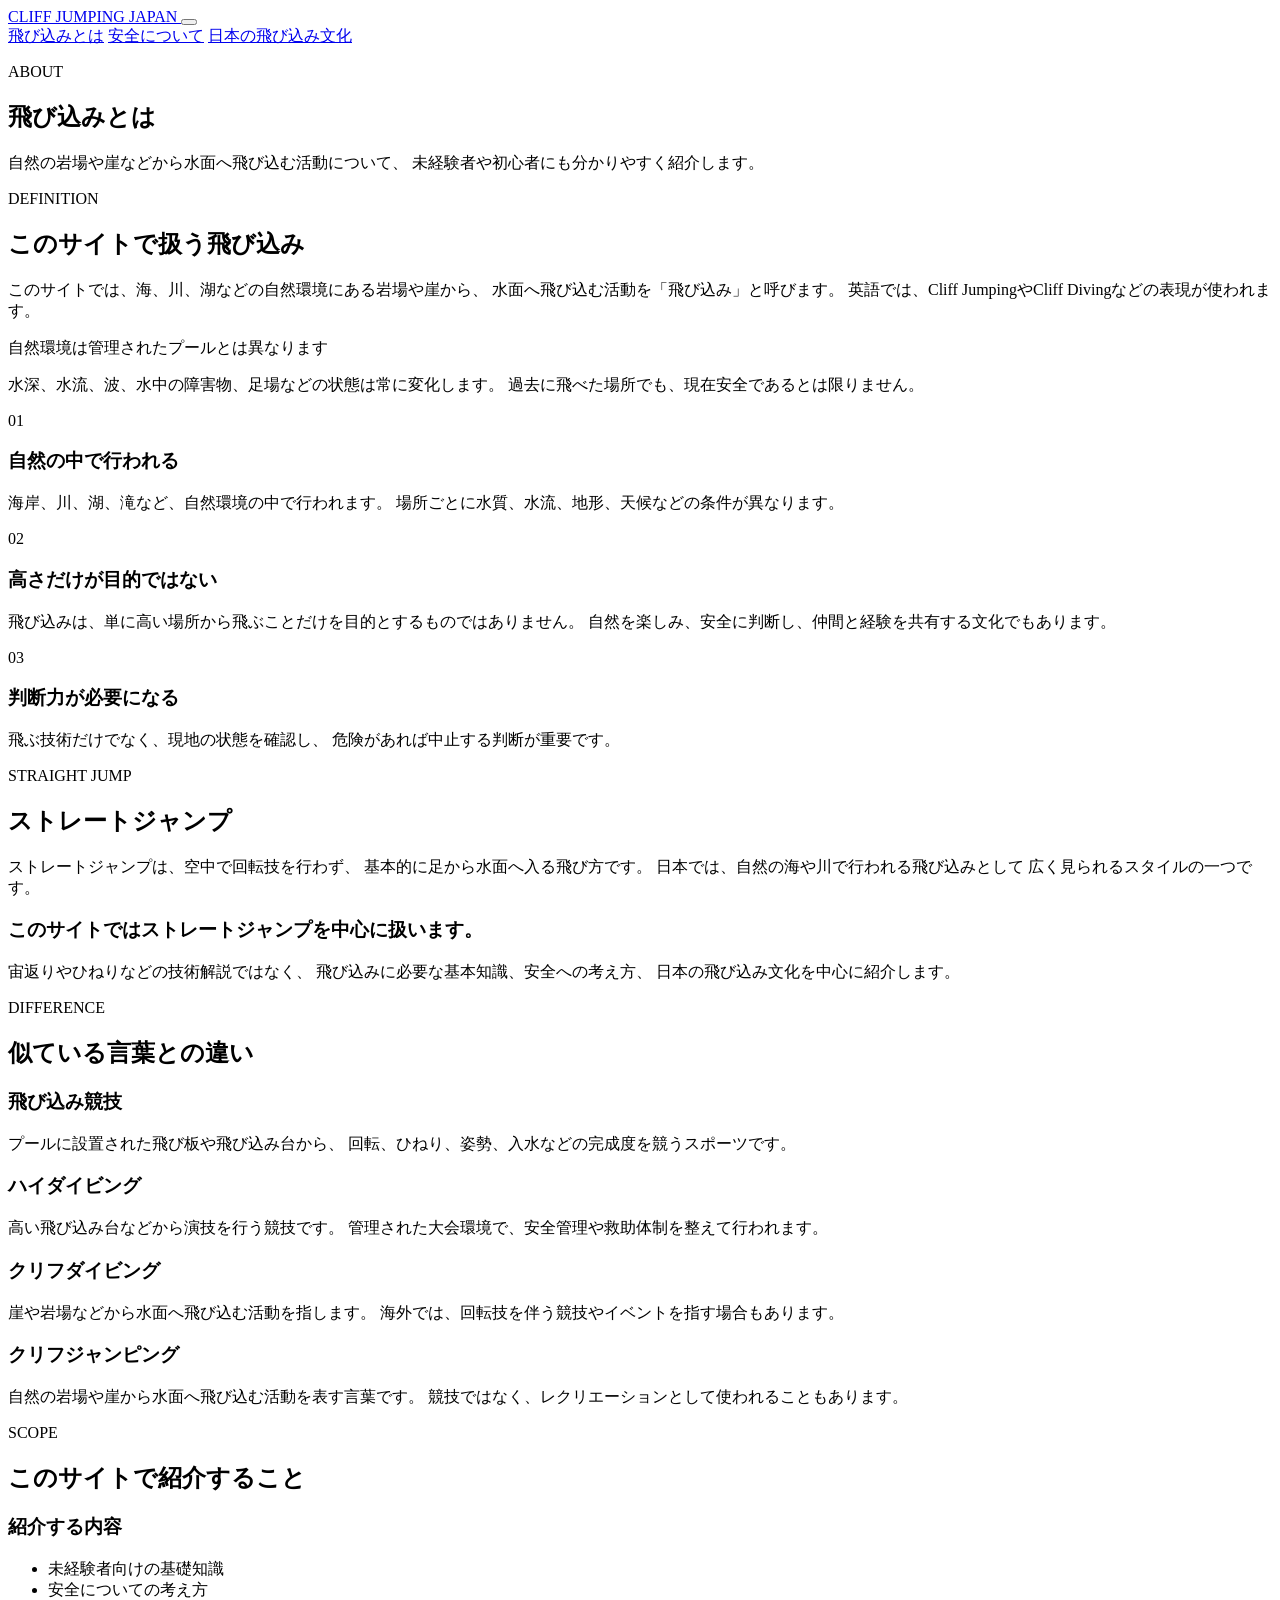
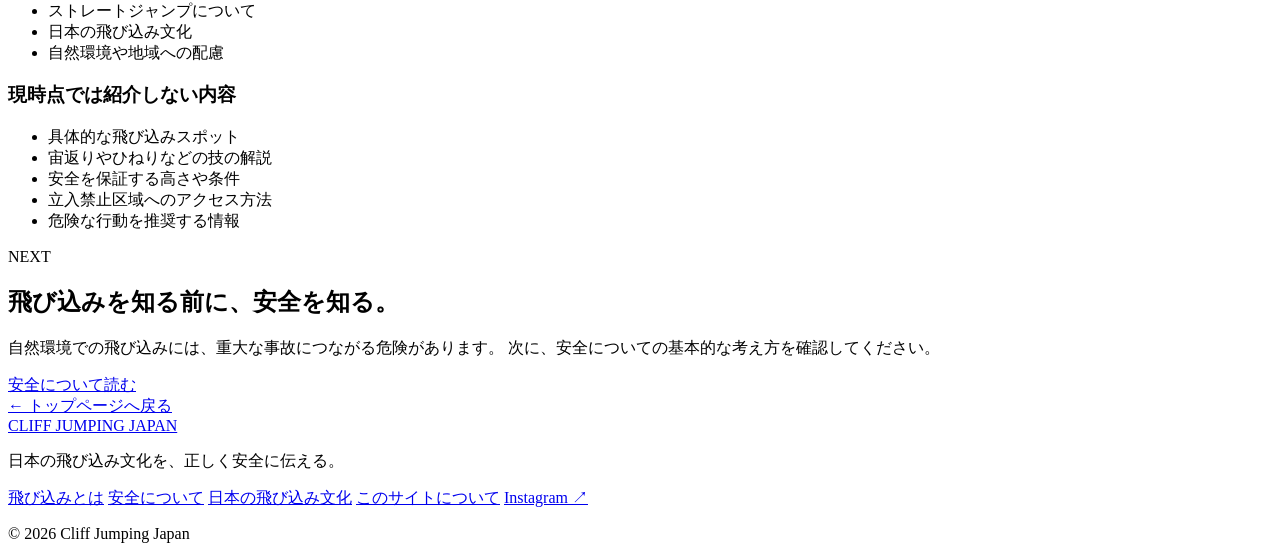
==== about.html @ ce13d309 "Add initial website files Commit directly to the main branch" ====
<!DOCTYPE html>
<html lang="ja">
<head>
  <meta charset="UTF-8">

  <meta
    name="viewport"
    content="width=device-width, initial-scale=1.0"
  >

  <meta
    name="description"
    content="自然の岩場や崖などから水面へ飛び込む活動と、日本のストレートジャンプ文化について紹介します。"
  >

  <title>飛び込みとは | Cliff Jumping Japan</title>

  <link rel="stylesheet" href="css/style.css">
</head>

<body>

  <header class="site-header">
    <div class="header-inner">

      <a href="index.html" class="site-logo">
        CLIFF JUMPING JAPAN
      </a>

    <button
      class="menu-button"
      type="button"
      aria-label="メニューを開く"
      aria-expanded="false"
      aria-controls="site-navigation"
      >
      <span></span>
      <span></span>
      <span></span>
    </button>

    <nav id="site-navigation" class="site-nav">
        <a href="about.html" class="nav-current">飛び込みとは</a>
        <a href="safety.html">安全について</a>
        <a href="culture.html">日本の飛び込み文化</a>
    </nav>

    </div>
  </header>

  <main>

    <section class="subpage-hero about-hero">
      <div class="subpage-hero-overlay"></div>

      <div class="subpage-hero-content">
        <p class="subpage-label">ABOUT</p>

        <h1>飛び込みとは</h1>

        <p>
          自然の岩場や崖などから水面へ飛び込む活動について、
          未経験者や初心者にも分かりやすく紹介します。
        </p>
      </div>
    </section>

    <section class="article-section">
      <div class="article-inner">

        <div class="article-heading">
          <p class="section-label">DEFINITION</p>
          <h2>このサイトで扱う飛び込み</h2>
        </div>

        <p class="article-text">
          このサイトでは、海、川、湖などの自然環境にある岩場や崖から、
          水面へ飛び込む活動を「飛び込み」と呼びます。
          英語では、Cliff JumpingやCliff Divingなどの表現が使われます。
        </p>

        <div class="important-notice">
          <p class="notice-title">自然環境は管理されたプールとは異なります</p>

          <p>
            水深、水流、波、水中の障害物、足場などの状態は常に変化します。
            過去に飛べた場所でも、現在安全であるとは限りません。
          </p>
        </div>

        <div class="about-grid">

          <article class="about-card">
            <p class="card-number">01</p>
            <h3>自然の中で行われる</h3>

            <p>
              海岸、川、湖、滝など、自然環境の中で行われます。
              場所ごとに水質、水流、地形、天候などの条件が異なります。
            </p>
          </article>

          <article class="about-card">
            <p class="card-number">02</p>
            <h3>高さだけが目的ではない</h3>

            <p>
              飛び込みは、単に高い場所から飛ぶことだけを目的とするものではありません。
              自然を楽しみ、安全に判断し、仲間と経験を共有する文化でもあります。
            </p>
          </article>

          <article class="about-card">
            <p class="card-number">03</p>
            <h3>判断力が必要になる</h3>

            <p>
              飛ぶ技術だけでなく、現地の状態を確認し、
              危険があれば中止する判断が重要です。
            </p>
          </article>

        </div>

      </div>
    </section>

    <section class="article-section article-dark">
      <div class="article-inner">

        <div class="article-heading">
          <p class="section-label">STRAIGHT JUMP</p>
          <h2>ストレートジャンプ</h2>
        </div>

        <p class="article-text">
          ストレートジャンプは、空中で回転技を行わず、
          基本的に足から水面へ入る飛び方です。
          日本では、自然の海や川で行われる飛び込みとして
          広く見られるスタイルの一つです。
        </p>

        <div class="straight-message">
          <h3>このサイトではストレートジャンプを中心に扱います。</h3>

          <p>
            宙返りやひねりなどの技術解説ではなく、
            飛び込みに必要な基本知識、安全への考え方、
            日本の飛び込み文化を中心に紹介します。
          </p>
        </div>

      </div>
    </section>

    <section class="article-section">
      <div class="article-inner">

        <div class="article-heading">
          <p class="section-label">DIFFERENCE</p>
          <h2>似ている言葉との違い</h2>
        </div>

        <div class="term-list">

          <article class="term-box">
            <h3>飛び込み競技</h3>

            <p>
              プールに設置された飛び板や飛び込み台から、
              回転、ひねり、姿勢、入水などの完成度を競うスポーツです。
            </p>
          </article>

          <article class="term-box">
            <h3>ハイダイビング</h3>

            <p>
              高い飛び込み台などから演技を行う競技です。
              管理された大会環境で、安全管理や救助体制を整えて行われます。
            </p>
          </article>

          <article class="term-box">
            <h3>クリフダイビング</h3>

            <p>
              崖や岩場などから水面へ飛び込む活動を指します。
              海外では、回転技を伴う競技やイベントを指す場合もあります。
            </p>
          </article>

          <article class="term-box">
            <h3>クリフジャンピング</h3>

            <p>
              自然の岩場や崖から水面へ飛び込む活動を表す言葉です。
              競技ではなく、レクリエーションとして使われることもあります。
            </p>
          </article>

        </div>

      </div>
    </section>

    <section class="article-section scope-section">
      <div class="article-inner">

        <div class="article-heading">
          <p class="section-label">SCOPE</p>
          <h2>このサイトで紹介すること</h2>
        </div>

        <div class="scope-grid">

          <div class="scope-column">
            <h3>紹介する内容</h3>

            <ul class="scope-list">
              <li>未経験者向けの基礎知識</li>
              <li>安全についての考え方</li>
              <li>ストレートジャンプについて</li>
              <li>日本の飛び込み文化</li>
              <li>自然環境や地域への配慮</li>
            </ul>
          </div>

          <div class="scope-column">
            <h3>現時点では紹介しない内容</h3>

            <ul class="scope-list">
              <li>具体的な飛び込みスポット</li>
              <li>宙返りやひねりなどの技の解説</li>
              <li>安全を保証する高さや条件</li>
              <li>立入禁止区域へのアクセス方法</li>
              <li>危険な行動を推奨する情報</li>
            </ul>
          </div>

        </div>

        <div class="next-page-box">
          <p class="section-label">NEXT</p>

          <h2>飛び込みを知る前に、安全を知る。</h2>

          <p>
            自然環境での飛び込みには、重大な事故につながる危険があります。
            次に、安全についての基本的な考え方を確認してください。
          </p>

          <a href="safety.html" class="hero-button">
            安全について読む
          </a>
        </div>

        <div class="back-link-area">
          <a href="index.html" class="back-link">
            ← トップページへ戻る
          </a>
        </div>

      </div>
    </section>

  </main>

  <footer class="site-footer">
  <div class="footer-inner">

    <div class="footer-brand">
      <a href="index.html" class="footer-logo">
        CLIFF JUMPING JAPAN
      </a>

      <p>
        日本の飛び込み文化を、正しく安全に伝える。
      </p>
    </div>

    <div class="footer-links">
      <a href="about.html">飛び込みとは</a>
      <a href="safety.html">安全について</a>
      <a href="culture.html">日本の飛び込み文化</a>
      <a href="index.html#site-info">このサイトについて</a>

      <a
        href="https://www.instagram.com/middle.door/"
        target="_blank"
        rel="noopener noreferrer"
      >
        Instagram ↗
      </a>
    </div>

  </div>

  <div class="footer-bottom">
    <p>© 2026 Cliff Jumping Japan</p>
  </div>
</footer>
  <script src="js/script.js"></script>
</body>
</html>
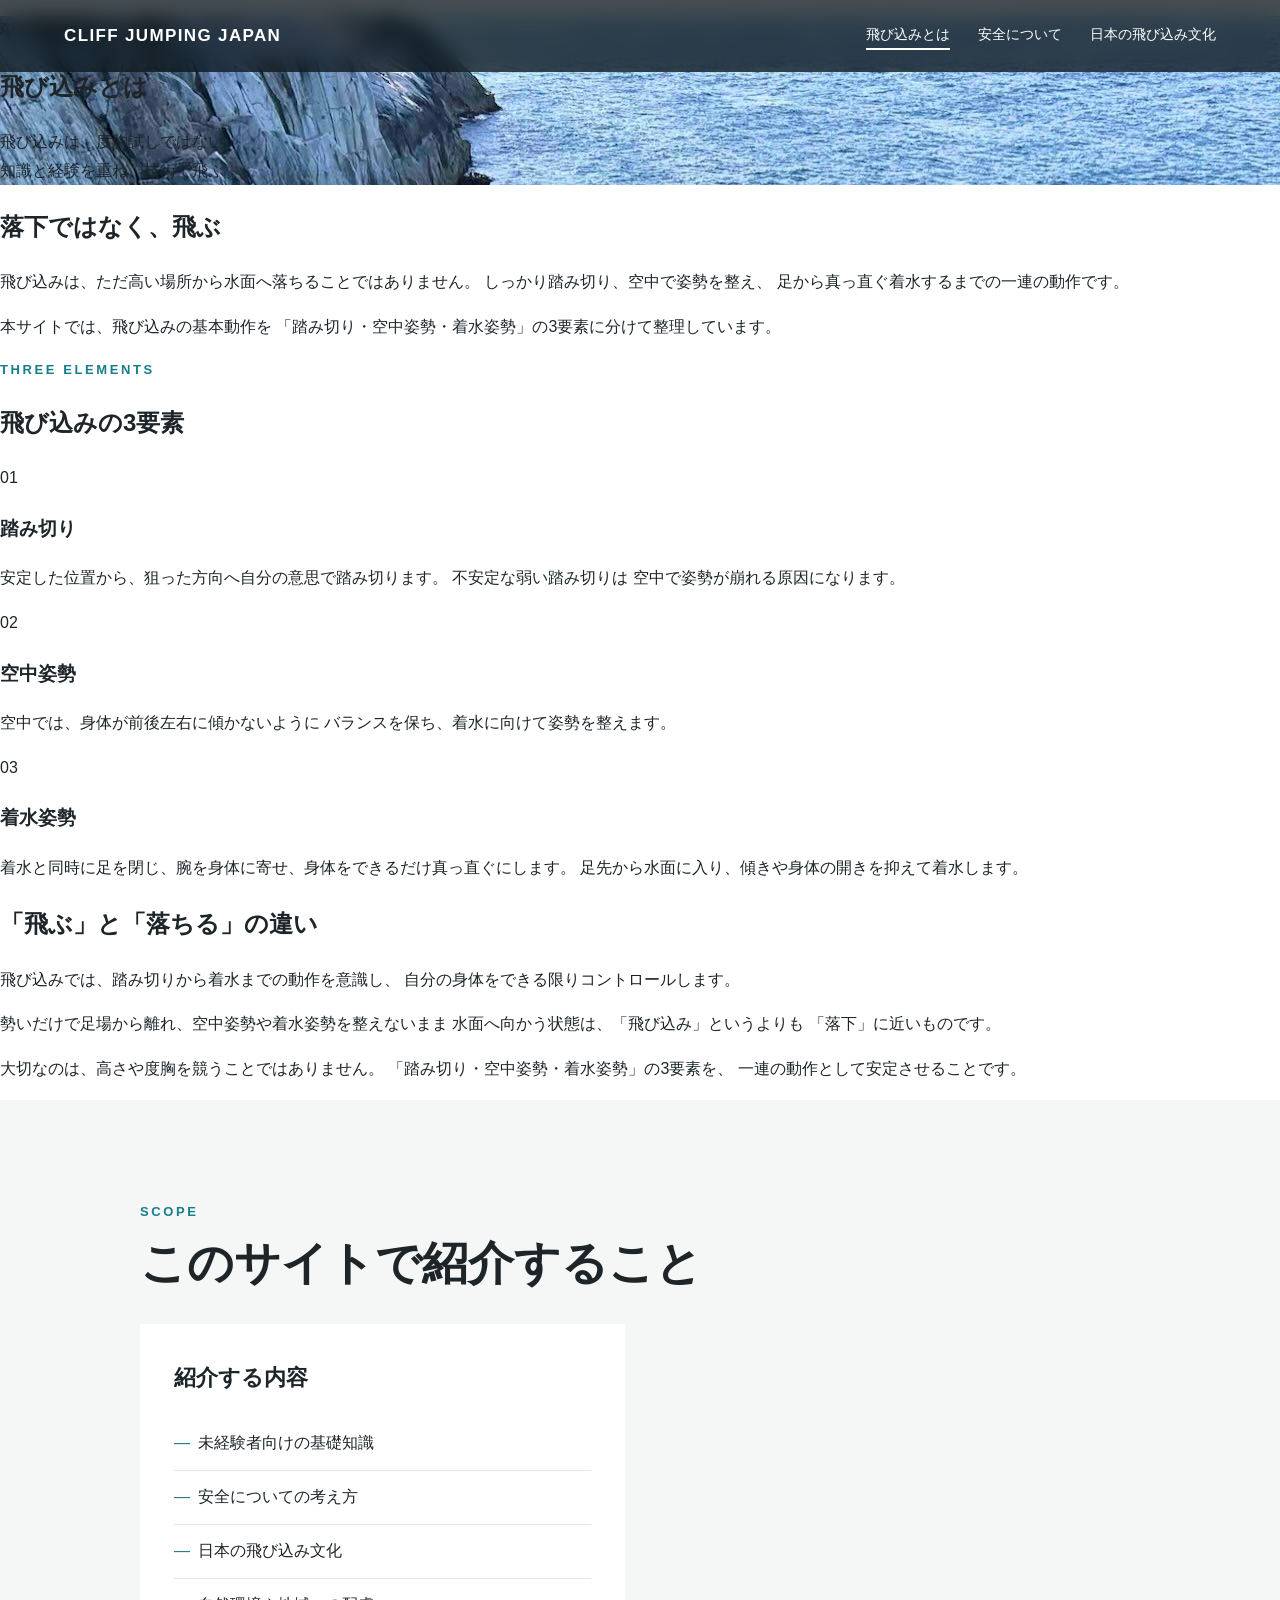
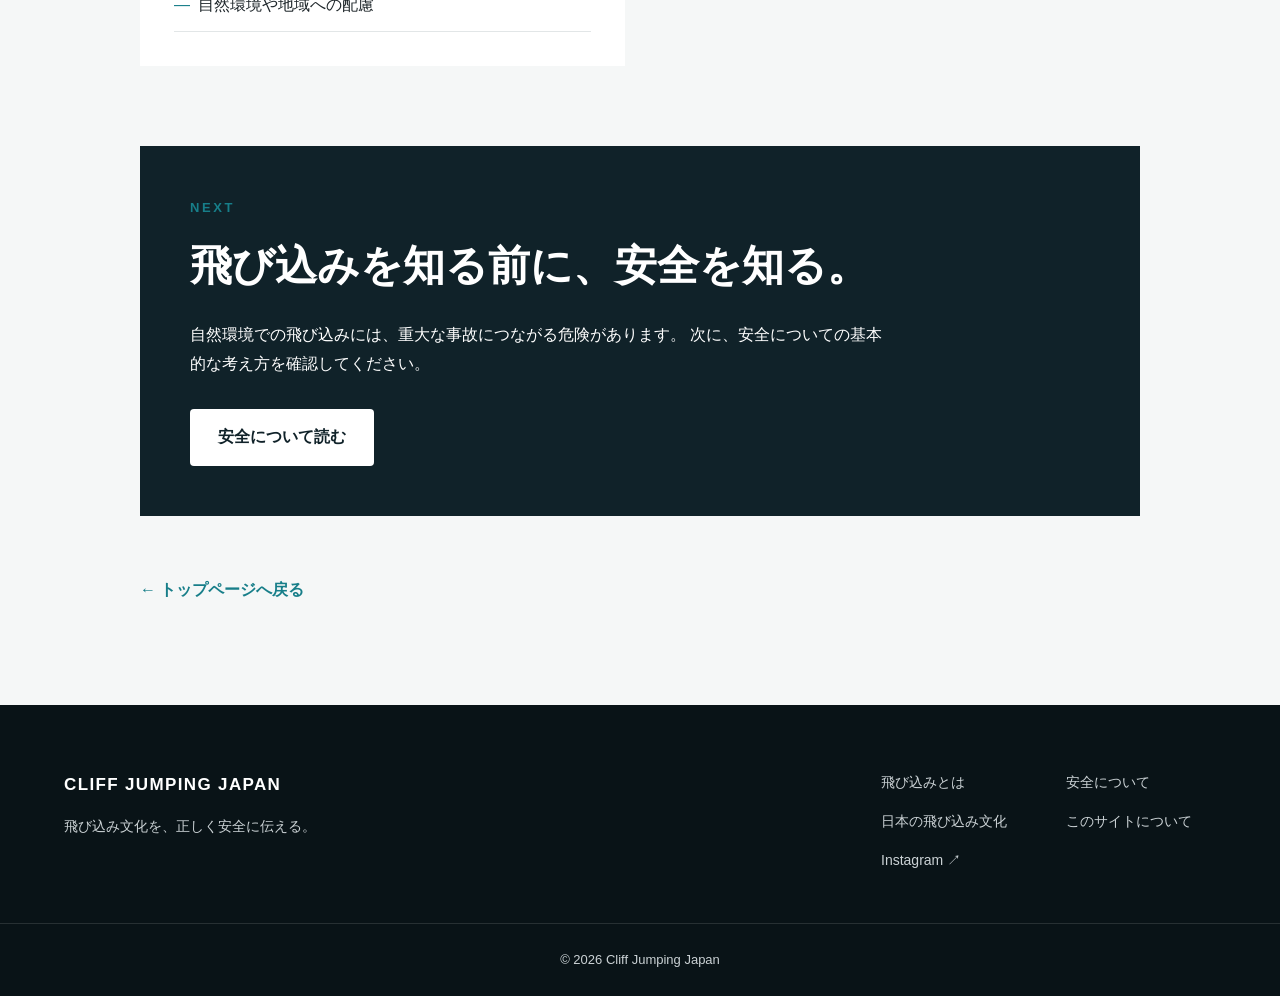
==== commit 184bd685: "Add files via upload 飛び込みについての情報更新" ====
--- a/about.html
+++ b/about.html
@@ -10,7 +10,7 @@
 
   <meta
     name="description"
-    content="自然の岩場や崖などから水面へ飛び込む活動と、日本のストレートジャンプ文化について紹介します。"
+    content="飛び込みを構成する踏み切り・空中姿勢・着水姿勢の3要素と、落下ではなく自分の身体をコントロールして飛ぶための基本的な考え方を紹介します。"
   >
 
   <title>飛び込みとは | Cliff Jumping Japan</title>
@@ -18,8 +18,7 @@
   <link rel="stylesheet" href="css/style.css">
 </head>
 
-<body>
-
+<body class="about-page">
   <header class="site-header">
     <div class="header-inner">
 
@@ -32,8 +31,7 @@
       type="button"
       aria-label="メニューを開く"
       aria-expanded="false"
-      aria-controls="site-navigation"
-      >
+      aria-controls="site-navigation">
       <span></span>
       <span></span>
       <span></span>
@@ -50,161 +48,99 @@
 
   <main>
 
-    <section class="subpage-hero about-hero">
-      <div class="subpage-hero-overlay"></div>
-
-      <div class="subpage-hero-content">
-        <p class="subpage-label">ABOUT</p>
-
-        <h1>飛び込みとは</h1>
-
-        <p>
-          自然の岩場や崖などから水面へ飛び込む活動について、
-          未経験者や初心者にも分かりやすく紹介します。
-        </p>
+    <section class="about-hero">
+    <div class="about-hero__content">
+      <p class="about-hero__label">ABOUT CLIFF JUMPING</p>
+
+      <h1>飛び込みとは</h1>
+
+      <p class="about-hero__message">
+        飛び込みは、度胸試しではない。<br>
+        知識と経験を重ね、技術で飛ぶ。
+      </p>
+    </div>
+  </section>
+
+  <section class="section">
+    <div class="container">
+      <h2>落下ではなく、飛ぶ</h2>
+
+      <p>
+        飛び込みは、ただ高い場所から水面へ落ちることではありません。
+        しっかり踏み切り、空中で姿勢を整え、
+        足から真っ直ぐ着水するまでの一連の動作です。
+      </p>
+
+      <p>
+        本サイトでは、飛び込みの基本動作を
+        「踏み切り・空中姿勢・着水姿勢」の3要素に分けて整理しています。
+      </p>
+    </div>
+  </section>
+
+  <section class="section section--gray">
+    <div class="container">
+      <div class="section-heading">
+        <p class="section-label">THREE ELEMENTS</p>
+        <h2>飛び込みの3要素</h2>
       </div>
-    </section>
-
-    <section class="article-section">
-      <div class="article-inner">
-
-        <div class="article-heading">
-          <p class="section-label">DEFINITION</p>
-          <h2>このサイトで扱う飛び込み</h2>
-        </div>
-
-        <p class="article-text">
-          このサイトでは、海、川、湖などの自然環境にある岩場や崖から、
-          水面へ飛び込む活動を「飛び込み」と呼びます。
-          英語では、Cliff JumpingやCliff Divingなどの表現が使われます。
-        </p>
-
-        <div class="important-notice">
-          <p class="notice-title">自然環境は管理されたプールとは異なります</p>
-
-          <p>
-            水深、水流、波、水中の障害物、足場などの状態は常に変化します。
-            過去に飛べた場所でも、現在安全であるとは限りません。
-          </p>
-        </div>
-
-        <div class="about-grid">
-
-          <article class="about-card">
-            <p class="card-number">01</p>
-            <h3>自然の中で行われる</h3>
-
-            <p>
-              海岸、川、湖、滝など、自然環境の中で行われます。
-              場所ごとに水質、水流、地形、天候などの条件が異なります。
-            </p>
-          </article>
-
-          <article class="about-card">
-            <p class="card-number">02</p>
-            <h3>高さだけが目的ではない</h3>
-
-            <p>
-              飛び込みは、単に高い場所から飛ぶことだけを目的とするものではありません。
-              自然を楽しみ、安全に判断し、仲間と経験を共有する文化でもあります。
-            </p>
-          </article>
-
-          <article class="about-card">
-            <p class="card-number">03</p>
-            <h3>判断力が必要になる</h3>
-
-            <p>
-              飛ぶ技術だけでなく、現地の状態を確認し、
-              危険があれば中止する判断が重要です。
-            </p>
-          </article>
-
-        </div>
-
+
+      <div class="three-elements">
+        <article class="element-card">
+          <p class="element-number">01</p>
+          <h3>踏み切り</h3>
+          <p>
+            安定した位置から、狙った方向へ自分の意思で踏み切ります。
+            不安定な弱い踏み切りは
+            空中で姿勢が崩れる原因になります。
+          </p>
+        </article>
+
+        <article class="element-card">
+          <p class="element-number">02</p>
+          <h3>空中姿勢</h3>
+          <p>
+            空中では、身体が前後左右に傾かないように
+            バランスを保ち、着水に向けて姿勢を整えます。
+          </p>
+        </article>
+
+        <article class="element-card">
+          <p class="element-number">03</p>
+          <h3>着水姿勢</h3>
+          <p>
+            着水と同時に足を閉じ、腕を身体に寄せ、身体をできるだけ真っ直ぐにします。
+            足先から水面に入り、傾きや身体の開きを抑えて着水します。
+          </p>
+        </article>
       </div>
-    </section>
-
-    <section class="article-section article-dark">
-      <div class="article-inner">
-
-        <div class="article-heading">
-          <p class="section-label">STRAIGHT JUMP</p>
-          <h2>ストレートジャンプ</h2>
-        </div>
-
-        <p class="article-text">
-          ストレートジャンプは、空中で回転技を行わず、
-          基本的に足から水面へ入る飛び方です。
-          日本では、自然の海や川で行われる飛び込みとして
-          広く見られるスタイルの一つです。
-        </p>
-
-        <div class="straight-message">
-          <h3>このサイトではストレートジャンプを中心に扱います。</h3>
-
-          <p>
-            宙返りやひねりなどの技術解説ではなく、
-            飛び込みに必要な基本知識、安全への考え方、
-            日本の飛び込み文化を中心に紹介します。
-          </p>
-        </div>
-
-      </div>
-    </section>
-
-    <section class="article-section">
-      <div class="article-inner">
-
-        <div class="article-heading">
-          <p class="section-label">DIFFERENCE</p>
-          <h2>似ている言葉との違い</h2>
-        </div>
-
-        <div class="term-list">
-
-          <article class="term-box">
-            <h3>飛び込み競技</h3>
-
-            <p>
-              プールに設置された飛び板や飛び込み台から、
-              回転、ひねり、姿勢、入水などの完成度を競うスポーツです。
-            </p>
-          </article>
-
-          <article class="term-box">
-            <h3>ハイダイビング</h3>
-
-            <p>
-              高い飛び込み台などから演技を行う競技です。
-              管理された大会環境で、安全管理や救助体制を整えて行われます。
-            </p>
-          </article>
-
-          <article class="term-box">
-            <h3>クリフダイビング</h3>
-
-            <p>
-              崖や岩場などから水面へ飛び込む活動を指します。
-              海外では、回転技を伴う競技やイベントを指す場合もあります。
-            </p>
-          </article>
-
-          <article class="term-box">
-            <h3>クリフジャンピング</h3>
-
-            <p>
-              自然の岩場や崖から水面へ飛び込む活動を表す言葉です。
-              競技ではなく、レクリエーションとして使われることもあります。
-            </p>
-          </article>
-
-        </div>
-
-      </div>
-    </section>
-
-    <section class="article-section scope-section">
+    </div>
+  </section>
+  
+  <section class="section difference-section">
+  <div class="container">
+    <h2>「飛ぶ」と「落ちる」の違い</h2>
+
+      <p>
+        飛び込みでは、踏み切りから着水までの動作を意識し、
+        自分の身体をできる限りコントロールします。
+      </p>
+
+      <p>
+        勢いだけで足場から離れ、空中姿勢や着水姿勢を整えないまま
+        水面へ向かう状態は、「飛び込み」というよりも
+        「落下」に近いものです。
+      </p>
+
+      <p>
+        大切なのは、高さや度胸を競うことではありません。
+        「踏み切り・空中姿勢・着水姿勢」の3要素を、
+        一連の動作として安定させることです。
+      </p>
+    </div>
+  </section>
+
+  <section class="article-section scope-section">
       <div class="article-inner">
 
         <div class="article-heading">
@@ -220,24 +156,11 @@
             <ul class="scope-list">
               <li>未経験者向けの基礎知識</li>
               <li>安全についての考え方</li>
-              <li>ストレートジャンプについて</li>
               <li>日本の飛び込み文化</li>
               <li>自然環境や地域への配慮</li>
             </ul>
           </div>
 
-          <div class="scope-column">
-            <h3>現時点では紹介しない内容</h3>
-
-            <ul class="scope-list">
-              <li>具体的な飛び込みスポット</li>
-              <li>宙返りやひねりなどの技の解説</li>
-              <li>安全を保証する高さや条件</li>
-              <li>立入禁止区域へのアクセス方法</li>
-              <li>危険な行動を推奨する情報</li>
-            </ul>
-          </div>
-
         </div>
 
         <div class="next-page-box">
@@ -264,9 +187,10 @@
       </div>
     </section>
 
-  </main>
-
-  <footer class="site-footer">
+</main>
+
+<footer class="site-footer">
+
   <div class="footer-inner">
 
     <div class="footer-brand">
@@ -275,15 +199,29 @@
       </a>
 
       <p>
-        日本の飛び込み文化を、正しく安全に伝える。
-      </p>
-    </div>
-
-    <div class="footer-links">
-      <a href="about.html">飛び込みとは</a>
-      <a href="safety.html">安全について</a>
-      <a href="culture.html">日本の飛び込み文化</a>
-      <a href="index.html#site-info">このサイトについて</a>
+        飛び込み文化を、正しく安全に伝える。
+      </p>
+    </div>
+
+    <nav
+      class="footer-links"
+      aria-label="フッターナビゲーション"
+    >
+      <a href="about.html">
+        飛び込みとは
+      </a>
+
+      <a href="safety.html">
+        安全について
+      </a>
+
+      <a href="culture.html">
+        日本の飛び込み文化
+      </a>
+
+      <a href="index.html#site-info">
+        このサイトについて
+      </a>
 
       <a
         href="https://www.instagram.com/middle.door/"
@@ -292,14 +230,15 @@
       >
         Instagram ↗
       </a>
-    </div>
+    </nav>
 
   </div>
 
   <div class="footer-bottom">
     <p>© 2026 Cliff Jumping Japan</p>
   </div>
+
 </footer>
-  <script src="js/script.js"></script>
+
 </body>
 </html>
--- a/css/style.css
+++ b/css/style.css
@@ -0,0 +1,988 @@
+/* 基本設定 */
+
+* {
+  box-sizing: border-box;
+}
+
+html {
+  scroll-behavior: smooth;
+}
+
+body {
+  margin: 0;
+  color: #1d2529;
+  background-color: #ffffff;
+  font-family:
+    -apple-system,
+    BlinkMacSystemFont,
+    "Helvetica Neue",
+    "Hiragino Kaku Gothic ProN",
+    "Yu Gothic",
+    sans-serif;
+  line-height: 1.8;
+}
+
+a {
+  color: inherit;
+  text-decoration: none;
+}
+
+
+/* ヘッダー */
+
+.site-header {
+  position: fixed;
+  top: 0;
+  left: 0;
+  z-index: 100;
+  width: 100%;
+  color: #ffffff;
+  background-color: rgba(8, 18, 23, 0.75);
+  backdrop-filter: blur(10px);
+}
+
+.header-inner {
+  display: flex;
+  align-items: center;
+  justify-content: space-between;
+  max-width: 1200px;
+  height: 72px;
+  margin: 0 auto;
+  padding: 0 24px;
+}
+
+.site-logo {
+  font-size: 17px;
+  font-weight: 700;
+  letter-spacing: 0.08em;
+}
+
+.site-nav {
+  display: flex;
+  gap: 28px;
+}
+
+.site-nav a {
+  font-size: 14px;
+  transition: opacity 0.3s;
+}
+
+.site-nav a:hover {
+  opacity: 0.65;
+}
+
+.menu-button {
+  display: none;
+  width: 44px;
+  height: 44px;
+  padding: 10px;
+  background: transparent;
+  border: 0;
+  cursor: pointer;
+}
+
+.menu-button span {
+  display: block;
+  width: 100%;
+  height: 2px;
+  margin: 5px 0;
+  background-color: #ffffff;
+  transition:
+    transform 0.3s,
+    opacity 0.3s;
+}
+
+
+/* メイン画像 */
+
+.hero {
+  position: relative;
+  display: flex;
+  align-items: center;
+  min-height: 100vh;
+  padding: 120px 24px 80px;
+  color: #ffffff;
+  background-position: center;
+  background-size: cover;
+  background-repeat: no-repeat;
+}
+
+.home-hero {
+  background-image: url("../images/hero-optimized.jpg");
+}
+
+.hero-overlay {
+  position: absolute;
+  inset: 0;
+  background:
+    linear-gradient(
+      90deg,
+      rgba(0, 15, 22, 0.85) 0%,
+      rgba(0, 15, 22, 0.4) 65%,
+      rgba(0, 15, 22, 0.2) 100%
+    );
+}
+
+.hero-content {
+  position: relative;
+  z-index: 1;
+  width: 100%;
+  max-width: 1200px;
+  margin: 0 auto;
+}
+
+.hero-subtitle {
+  margin: 0 0 12px;
+  font-size: 14px;
+  font-weight: 600;
+  letter-spacing: 0.18em;
+}
+
+.hero h1 {
+  margin: 0 0 24px;
+  font-size: clamp(38px, 6vw, 76px);
+  line-height: 1.25;
+  letter-spacing: 0.02em;
+}
+
+.hero-description {
+  max-width: 620px;
+  margin: 0 0 36px;
+  font-size: 17px;
+}
+
+.hero-button {
+  display: inline-block;
+  padding: 14px 28px;
+  color: #102229;
+  font-weight: 700;
+  background-color: #ffffff;
+  border-radius: 4px;
+  transition:
+    color 0.3s,
+    background-color 0.3s;
+}
+
+.hero-button:hover {
+  color: #ffffff;
+  background-color: #177e89;
+}
+
+
+/* 各コンテンツ */
+
+.content-section {
+  padding: 110px 24px;
+}
+
+.section-inner {
+  max-width: 900px;
+  margin: 0 auto;
+}
+
+.section-label {
+  margin: 0 0 8px;
+  color: #177e89;
+  font-size: 13px;
+  font-weight: 700;
+  letter-spacing: 0.2em;
+}
+
+.content-section h2 {
+  margin: 0 0 28px;
+  font-size: clamp(30px, 4vw, 46px);
+  line-height: 1.4;
+}
+
+.section-text {
+  margin: 0;
+  font-size: 17px;
+}
+
+.section-dark {
+  color: #ffffff;
+  background-color: #102229;
+}
+
+.section-dark .section-label {
+  color: #68c5cd;
+}
+
+
+/* フッター */
+
+/* このサイトについて */
+
+.site-info-section {
+  padding: 110px 24px;
+  background-color: #eef3f3;
+}
+
+.site-info-section h2 {
+  margin: 0 0 45px;
+  font-size: clamp(30px, 4vw, 46px);
+  line-height: 1.4;
+}
+
+.site-info-grid {
+  display: grid;
+  grid-template-columns: repeat(2, 1fr);
+  gap: 24px;
+}
+
+.site-info-card {
+  padding: 34px;
+  background-color: #ffffff;
+  border-radius: 4px;
+}
+
+.site-info-card h3 {
+  margin: 0 0 16px;
+  font-size: 21px;
+}
+
+.site-info-card p {
+  margin: 0;
+  font-size: 15px;
+}
+
+.instagram-link {
+  display: inline-block;
+  margin-top: 24px;
+  color: #177e89;
+  font-weight: 700;
+  text-decoration: underline;
+  text-underline-offset: 5px;
+}
+
+
+/* フッター */
+
+.site-footer {
+  padding: 0;
+  color: #cbd2d5;
+  background-color: #091317;
+}
+
+.footer-inner {
+  display: flex;
+  justify-content: space-between;
+  gap: 60px;
+  max-width: 1200px;
+  margin: 0 auto;
+  padding: 65px 24px 50px;
+}
+
+.footer-brand {
+  max-width: 420px;
+}
+
+.footer-logo {
+  display: inline-block;
+  margin-bottom: 14px;
+  color: #ffffff;
+  font-size: 17px;
+  font-weight: 700;
+  letter-spacing: 0.08em;
+}
+
+.footer-brand p {
+  margin: 0;
+  font-size: 14px;
+}
+
+.footer-links {
+  display: grid;
+  grid-template-columns: repeat(2, minmax(150px, 1fr));
+  gap: 14px 35px;
+}
+
+.footer-links a {
+  font-size: 14px;
+  transition: color 0.3s;
+}
+
+.footer-links a:hover {
+  color: #ffffff;
+}
+
+.footer-bottom {
+  padding: 24px;
+  text-align: center;
+  border-top: 1px solid rgba(255, 255, 255, 0.12);
+}
+
+.footer-bottom p {
+  margin: 0;
+  font-size: 13px;
+}
+
+/* 下層ページ共通 */
+
+.subpage-hero {
+  position: relative;
+  display: flex;
+  align-items: flex-end;
+  min-height: 520px;
+  padding: 150px 24px 80px;
+  color: #ffffff;
+  background-position: center;
+  background-size: cover;
+}
+
+.safety-hero {
+  background-image: url("../images/hero-optimized.jpg");
+}
+
+.subpage-hero-overlay {
+  position: absolute;
+  inset: 0;
+  background:
+    linear-gradient(
+      90deg,
+      rgba(4, 18, 24, 0.92) 0%,
+      rgba(4, 18, 24, 0.58) 60%,
+      rgba(4, 18, 24, 0.35) 100%
+    );
+}
+
+.subpage-hero-content {
+  position: relative;
+  z-index: 1;
+  width: 100%;
+  max-width: 1000px;
+  margin: 0 auto;
+}
+
+.subpage-label {
+  margin: 0 0 10px;
+  font-size: 14px;
+  font-weight: 700;
+  letter-spacing: 0.2em;
+}
+
+.subpage-hero h1 {
+  margin: 0 0 20px;
+  font-size: clamp(42px, 6vw, 72px);
+  line-height: 1.2;
+}
+
+.subpage-hero-content > p:last-child {
+  max-width: 720px;
+  margin: 0;
+  font-size: 17px;
+}
+
+
+/* 記事部分 */
+
+.article-section {
+  padding: 100px 24px;
+}
+
+.article-inner {
+  max-width: 1000px;
+  margin: 0 auto;
+}
+
+.article-heading {
+  margin-bottom: 28px;
+}
+
+.article-heading h2 {
+  margin: 0;
+  font-size: clamp(30px, 4vw, 46px);
+  line-height: 1.4;
+}
+
+.article-text {
+  max-width: 820px;
+  margin: 0 0 50px;
+  font-size: 17px;
+}
+
+.important-notice {
+  margin-bottom: 90px;
+  padding: 30px 34px;
+  background-color: #f0f5f5;
+  border-left: 5px solid #177e89;
+}
+
+.important-notice p {
+  margin: 0;
+}
+
+.important-notice .notice-title {
+  margin-bottom: 8px;
+  color: #105d65;
+  font-weight: 700;
+}
+
+
+/* 安全項目カード */
+
+.safety-grid {
+  display: grid;
+  grid-template-columns: repeat(2, 1fr);
+  gap: 24px;
+}
+
+.safety-card {
+  padding: 32px;
+  background-color: #f5f7f7;
+  border-radius: 4px;
+}
+
+.card-number {
+  margin: 0 0 8px;
+  color: #177e89;
+  font-size: 14px;
+  font-weight: 700;
+  letter-spacing: 0.15em;
+}
+
+.safety-card h3 {
+  margin: 0 0 14px;
+  font-size: 21px;
+}
+
+.safety-card p:last-child {
+  margin: 0;
+  font-size: 15px;
+}
+
+
+/* 飛ばない判断 */
+
+.article-dark {
+  color: #ffffff;
+  background-color: #102229;
+}
+
+.article-dark .section-label {
+  color: #68c5cd;
+}
+
+.danger-list {
+  margin: 0;
+  padding: 0;
+  list-style: none;
+}
+
+.danger-list li {
+  position: relative;
+  padding: 18px 20px 18px 48px;
+  border-bottom: 1px solid rgba(255, 255, 255, 0.18);
+}
+
+.danger-list li::before {
+  position: absolute;
+  top: 18px;
+  left: 18px;
+  color: #68c5cd;
+  content: "—";
+}
+
+
+/* 初心者向け */
+
+.beginner-message {
+  margin: 55px 0;
+  padding: 40px;
+  color: #ffffff;
+  background-color: #177e89;
+}
+
+.beginner-message h3 {
+  margin: 0 0 14px;
+  font-size: 25px;
+}
+
+.beginner-message p {
+  margin: 0;
+}
+
+.disclaimer {
+  margin-top: 70px;
+  padding-top: 40px;
+  border-top: 1px solid #ccd3d5;
+}
+
+.disclaimer h2 {
+  margin: 0 0 18px;
+  font-size: 24px;
+}
+
+.disclaimer p {
+  margin: 0;
+  font-size: 14px;
+  color: #596568;
+}
+
+.back-link-area {
+  margin-top: 60px;
+}
+
+.back-link {
+  display: inline-block;
+  color: #177e89;
+  font-weight: 700;
+}
+
+.back-link:hover {
+  text-decoration: underline;
+}
+
+.nav-current {
+  border-bottom: 2px solid #ffffff;
+}
+
+.section-link {
+  display: inline-block;
+  margin-top: 28px;
+  font-weight: 700;
+  text-decoration: underline;
+  text-underline-offset: 5px;
+}
+
+/* 飛び込みとはページ */
+
+.about-hero {
+  background-image: url("../images/hero-optimized.jpg");
+}
+
+.about-grid {
+  display: grid;
+  grid-template-columns: repeat(3, 1fr);
+  gap: 24px;
+}
+
+.about-card {
+  padding: 32px;
+  background-color: #f5f7f7;
+  border-radius: 4px;
+}
+
+.about-card h3 {
+  margin: 0 0 14px;
+  font-size: 21px;
+}
+
+.about-card p:last-child {
+  margin: 0;
+  font-size: 15px;
+}
+
+.straight-message {
+  max-width: 820px;
+  padding: 36px;
+  background-color: rgba(255, 255, 255, 0.08);
+  border-left: 5px solid #68c5cd;
+}
+
+.straight-message h3 {
+  margin: 0 0 14px;
+  font-size: 24px;
+}
+
+.straight-message p {
+  margin: 0;
+}
+
+.term-list {
+  display: grid;
+  grid-template-columns: repeat(2, 1fr);
+  gap: 24px;
+}
+
+.term-box {
+  padding: 32px;
+  border: 1px solid #d9dfe1;
+}
+
+.term-box h3 {
+  margin: 0 0 14px;
+  font-size: 21px;
+}
+
+.term-box p {
+  margin: 0;
+  font-size: 15px;
+}
+
+.scope-section {
+  background-color: #f5f7f7;
+}
+
+.scope-grid {
+  display: grid;
+  grid-template-columns: repeat(2, 1fr);
+  gap: 30px;
+}
+
+.scope-column {
+  padding: 34px;
+  background-color: #ffffff;
+}
+
+.scope-column h3 {
+  margin: 0 0 20px;
+  font-size: 22px;
+}
+
+.scope-list {
+  margin: 0;
+  padding: 0;
+  list-style: none;
+}
+
+.scope-list li {
+  position: relative;
+  padding: 12px 0 12px 24px;
+  border-bottom: 1px solid #e2e6e7;
+}
+
+.scope-list li::before {
+  position: absolute;
+  left: 0;
+  color: #177e89;
+  content: "—";
+}
+
+.next-page-box {
+  margin-top: 80px;
+  padding: 50px;
+  color: #ffffff;
+  background-color: #102229;
+}
+
+.next-page-box h2 {
+  margin: 0 0 18px;
+  font-size: clamp(28px, 4vw, 42px);
+}
+
+.next-page-box > p:not(.section-label) {
+  max-width: 700px;
+  margin: 0 0 30px;
+}
+
+.next-page-box .hero-button {
+  color: #102229;
+  background-color: #ffffff;
+}
+
+/* 日本の飛び込み文化ページ */
+
+.culture-hero {
+  background-image: url("../images/hero-optimized.jpg");
+  background-repeat: no-repeat;
+}
+
+.culture-grid {
+  display: grid;
+  grid-template-columns: repeat(3, 1fr);
+  gap: 24px;
+}
+
+.culture-card {
+  padding: 32px;
+  background-color: #f5f7f7;
+  border-radius: 4px;
+}
+
+.culture-card h3 {
+  margin: 0 0 14px;
+  font-size: 21px;
+}
+
+.culture-card p:last-child {
+  margin: 0;
+  font-size: 15px;
+}
+
+.culture-message {
+  max-width: 820px;
+  padding: 36px;
+  background-color: rgba(255, 255, 255, 0.08);
+  border-left: 5px solid #68c5cd;
+}
+
+.culture-message h3 {
+  margin: 0 0 14px;
+  font-size: 24px;
+}
+
+.culture-message p {
+  margin: 0;
+}
+
+.manner-list {
+  display: grid;
+  grid-template-columns: repeat(2, 1fr);
+  gap: 24px;
+}
+
+.manner-item {
+  padding: 30px;
+  border: 1px solid #d9dfe1;
+}
+
+.manner-item h3 {
+  margin: 0 0 12px;
+  font-size: 21px;
+}
+
+.manner-item p {
+  margin: 0;
+  font-size: 15px;
+}
+
+.culture-future {
+  background-color: #f5f7f7;
+}
+
+/* スマートフォン */
+
+body.menu-open {
+  overflow: hidden;
+}
+
+@media (max-width: 700px) {
+
+  .header-inner {
+    height: 64px;
+  }
+
+  .site-logo {
+    font-size: 14px;
+  }
+
+    .menu-button {
+    position: relative;
+    z-index: 110;
+    display: block;
+  }
+
+  .site-nav {
+    position: fixed;
+    top: 64px;
+    left: 0;
+    z-index: 105;
+    display: flex;
+    flex-direction: column;
+    gap: 0;
+    width: 100%;
+    padding: 12px 24px 24px;
+    background-color: rgba(8, 18, 23, 0.97);
+    opacity: 0;
+    visibility: hidden;
+    transform: translateY(-12px);
+    transition:
+      opacity 0.3s,
+      visibility 0.3s,
+      transform 0.3s;
+  }
+
+  .site-nav.is-open {
+    opacity: 1;
+    visibility: visible;
+    transform: translateY(0);
+  }
+
+  .site-nav a {
+    width: 100%;
+    padding: 18px 4px;
+    font-size: 16px;
+    border-bottom: 1px solid rgba(255, 255, 255, 0.18);
+  }
+
+  .site-nav a:last-child {
+    border-bottom: 0;
+  }
+
+  .nav-current {
+    border-bottom-color: rgba(255, 255, 255, 0.18);
+  }
+
+  .menu-button.is-open span:nth-child(1) {
+    transform: translateY(7px) rotate(45deg);
+  }
+
+  .menu-button.is-open span:nth-child(2) {
+    opacity: 0;
+  }
+
+  .menu-button.is-open span:nth-child(3) {
+    transform: translateY(-7px) rotate(-45deg);
+  }
+
+  .hero {
+    min-height: 90vh;
+    padding-top: 100px;
+  }
+
+  .hero h1 {
+  font-size: 32px;
+  line-height: 1.4;
+  }
+
+  .hero-overlay {
+  background: rgba(0, 15, 22, 0.58);
+  }
+
+  .hero-description {
+    font-size: 15px;
+  }
+
+  .content-section {
+    padding: 80px 24px;
+  }
+
+  .section-text {
+    font-size: 16px;
+  }
+
+    .subpage-hero {
+    min-height: 460px;
+    padding: 120px 24px 55px;
+  }
+
+  .subpage-hero-overlay {
+    background: rgba(4, 18, 24, 0.67);
+  }
+
+  .subpage-hero h1 {
+    font-size: 40px;
+  }
+
+  .subpage-hero-content > p:last-child {
+    font-size: 15px;
+  }
+
+  .article-section {
+    padding: 75px 24px;
+  }
+
+  .article-text {
+    font-size: 16px;
+  }
+
+  .important-notice {
+    margin-bottom: 65px;
+    padding: 24px;
+  }
+
+  .safety-grid {
+    grid-template-columns: 1fr;
+  }
+
+  .safety-card {
+    padding: 26px;
+  }
+
+  .beginner-message {
+    padding: 28px 24px;
+  }
+
+  .beginner-message h3 {
+    font-size: 21px;
+  }
+
+    .about-grid {
+    grid-template-columns: 1fr;
+  }
+
+  .about-card {
+    padding: 26px;
+  }
+
+  .term-list {
+    grid-template-columns: 1fr;
+  }
+
+  .term-box {
+    padding: 26px;
+  }
+
+  .straight-message {
+    padding: 28px 24px;
+  }
+
+  .straight-message h3 {
+    font-size: 21px;
+  }
+
+  .scope-grid {
+    grid-template-columns: 1fr;
+  }
+
+  .scope-column {
+    padding: 28px 24px;
+  }
+
+  .next-page-box {
+    margin-top: 60px;
+    padding: 36px 24px;
+  }
+
+    .culture-grid {
+    grid-template-columns: 1fr;
+  }
+
+  .culture-card {
+    padding: 26px;
+  }
+
+  .culture-message {
+    padding: 28px 24px;
+  }
+
+  .culture-message h3 {
+    font-size: 21px;
+  }
+
+  .manner-list {
+    grid-template-columns: 1fr;
+  }
+
+  .manner-item {
+    padding: 26px;
+  }
+
+    .site-info-section {
+    padding: 80px 24px;
+  }
+
+  .site-info-section h2 {
+    margin-bottom: 32px;
+  }
+
+  .site-info-grid {
+    grid-template-columns: 1fr;
+  }
+
+  .site-info-card {
+    padding: 28px 24px;
+  }
+
+  .footer-inner {
+    flex-direction: column;
+    gap: 38px;
+    padding: 50px 24px 40px;
+  }
+
+  .footer-links {
+    grid-template-columns: 1fr;
+    gap: 0;
+  }
+
+  .footer-links a {
+    padding: 14px 0;
+    border-bottom: 1px solid rgba(255, 255, 255, 0.12);
+  }
+
+  .footer-links a:last-child {
+    border-bottom: 0;
+  }
+
+}
